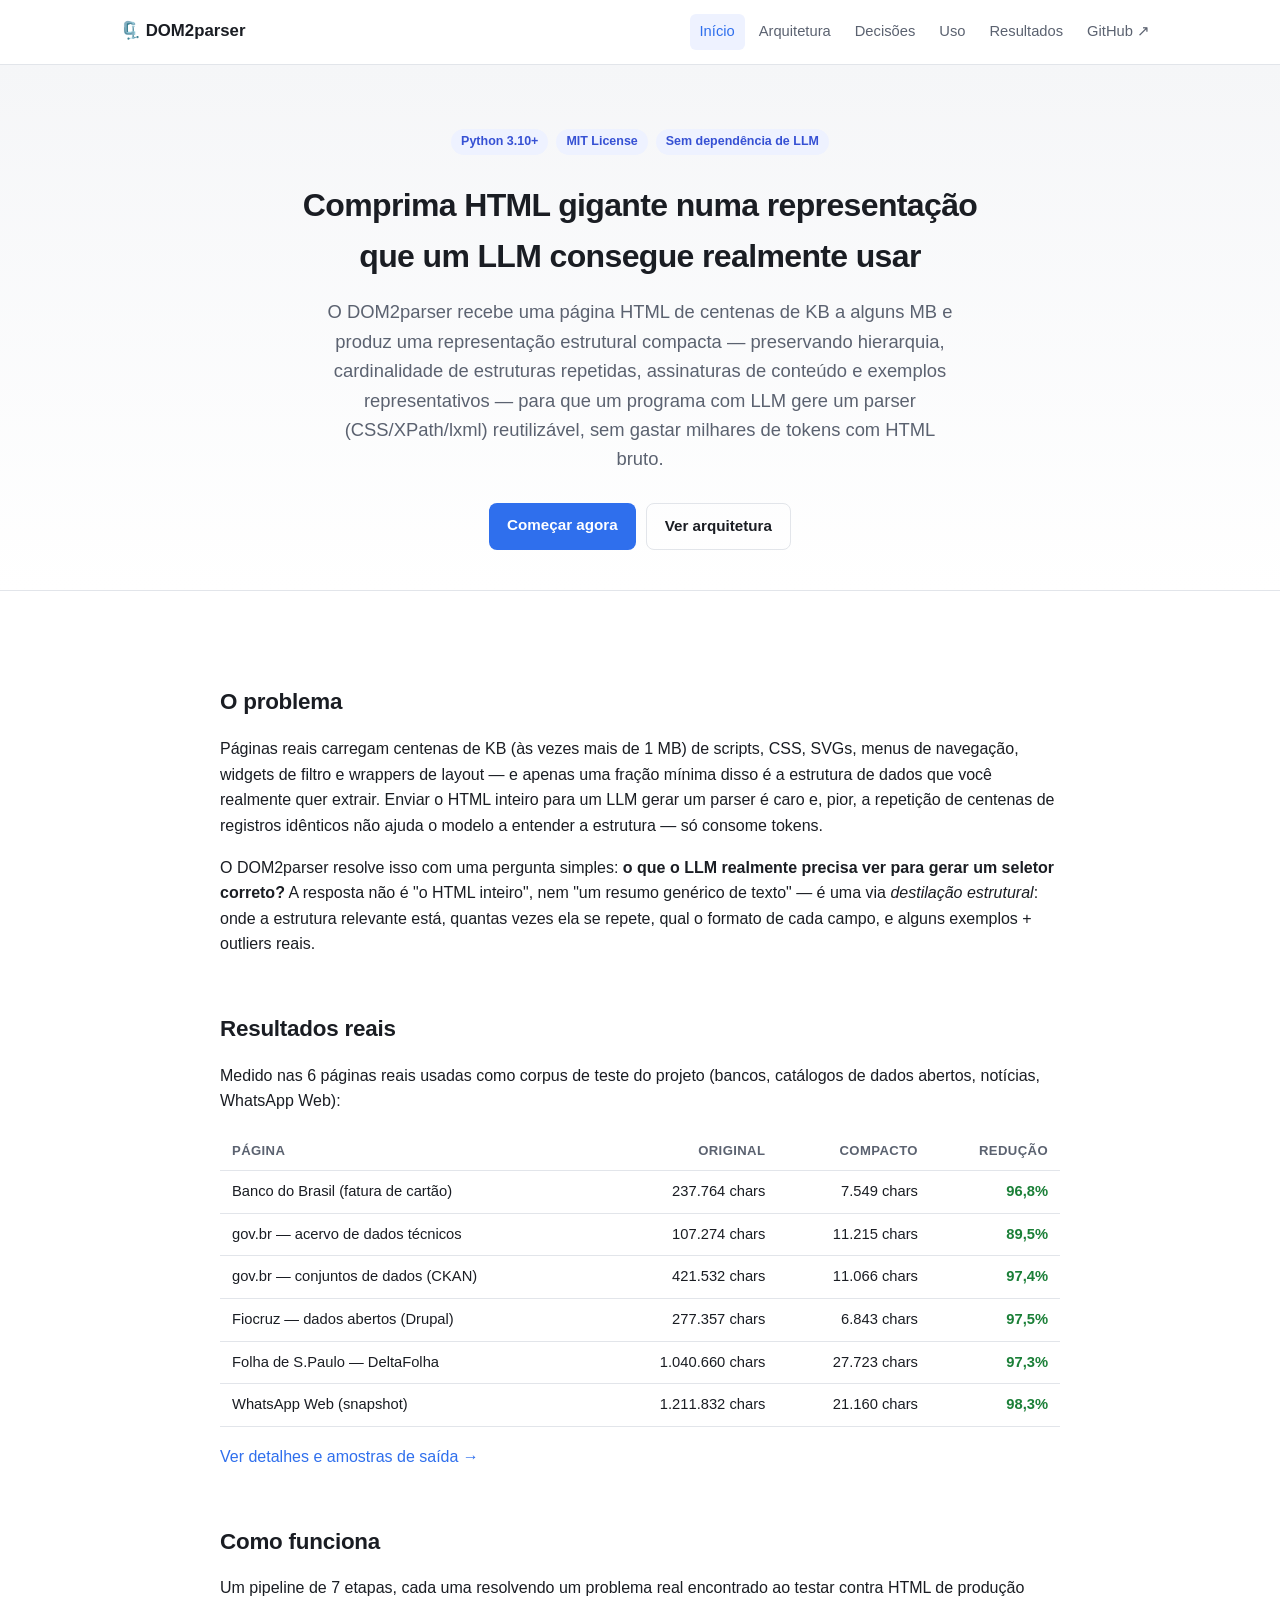
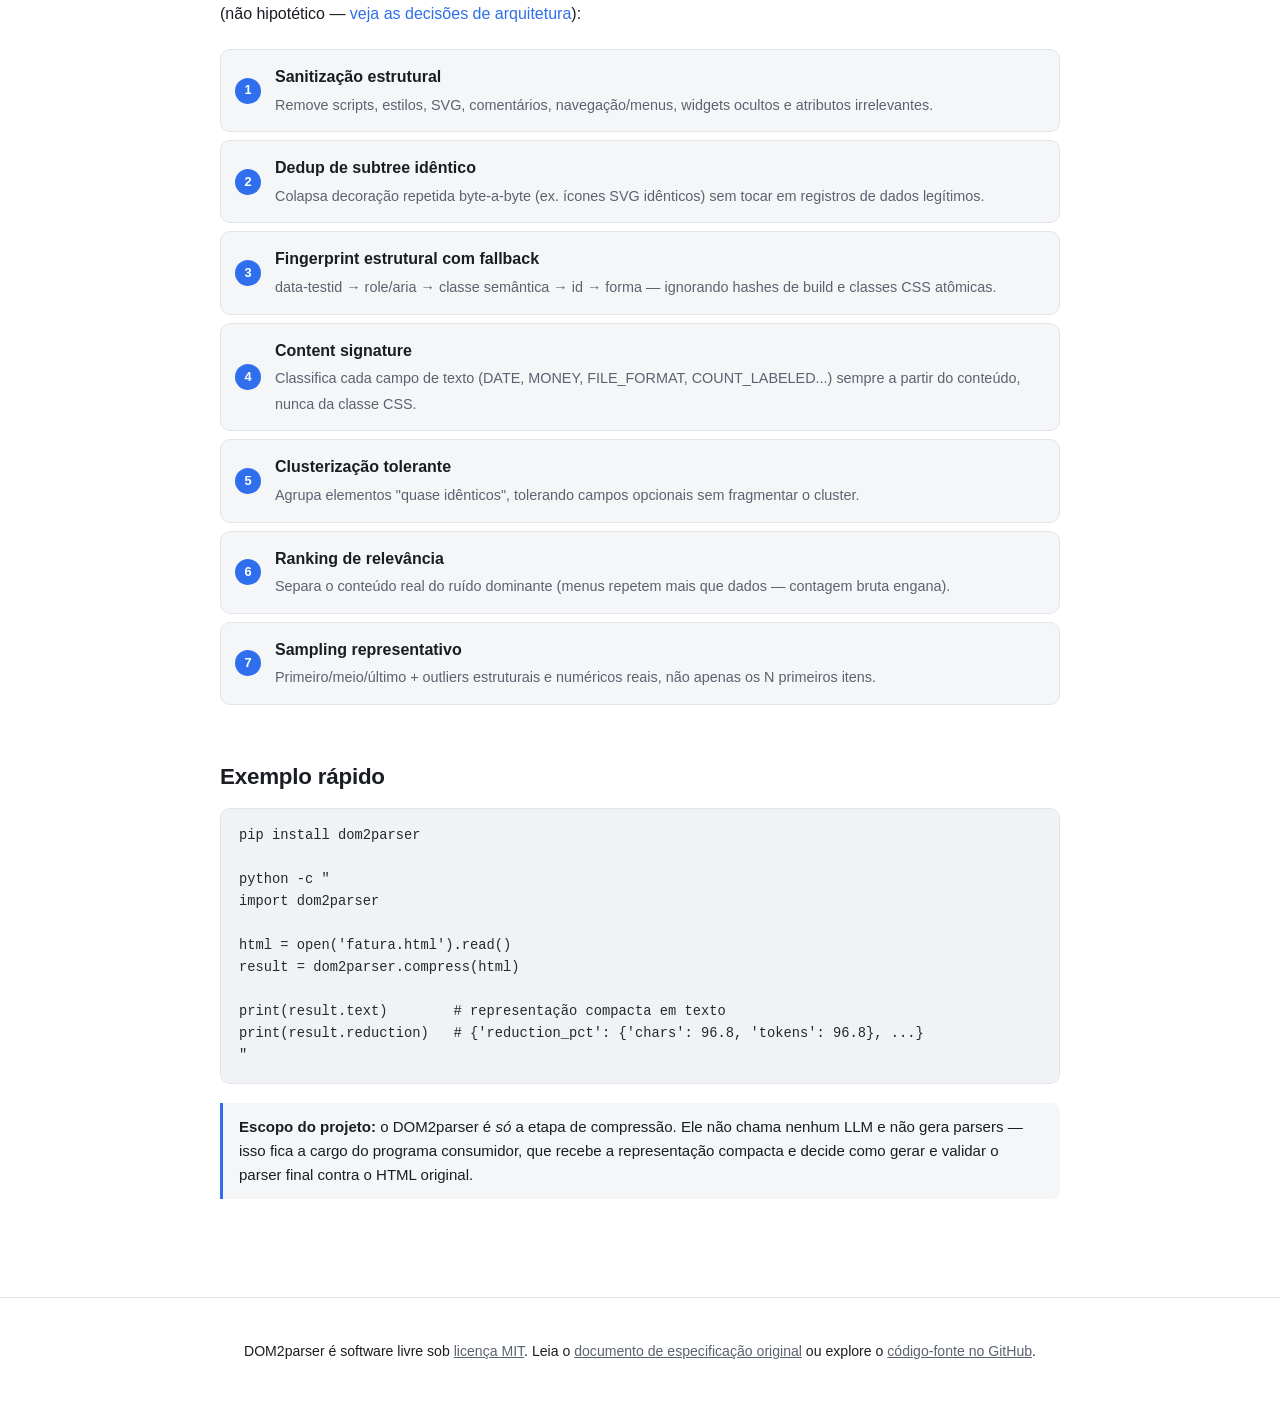
==== index.html @ 073d9737 "Add DOM2parser library, tests, and documentation site Implements the 7-stage compression pipeline (s" ====
<!DOCTYPE html>
<html lang="pt-BR">
<head>
<meta charset="UTF-8">
<meta name="viewport" content="width=device-width, initial-scale=1.0">
<title>DOM2parser — comprima HTML gigante para LLMs</title>
<meta name="description" content="Biblioteca Python que comprime páginas HTML grandes numa representação estrutural compacta, para geração de parsers via LLM.">
<link rel="icon" href="data:image/svg+xml,<svg xmlns=%22http://www.w3.org/2000/svg%22 viewBox=%220 0 100 100%22><text y=%22.9em%22 font-size=%2290%22>🗜️</text></svg>">
<link rel="stylesheet" href="assets/style.css">
</head>
<body>

<header class="site-header">
  <nav class="nav">
    <a class="nav-brand" href="index.html">🗜️ DOM2parser</a>
    <div class="nav-links">
      <a href="index.html" class="active">Início</a>
      <a href="architecture.html">Arquitetura</a>
      <a href="decisions.html">Decisões</a>
      <a href="usage.html">Uso</a>
      <a href="benchmarks.html">Resultados</a>
      <a href="https://github.com/bonafe/DOM2parser">GitHub ↗</a>
    </div>
  </nav>
</header>

<section class="hero">
  <div class="hero-badges">
    <span class="pill">Python 3.10+</span>
    <span class="pill">MIT License</span>
    <span class="pill">Sem dependência de LLM</span>
  </div>
  <h1>Comprima HTML gigante numa representação<br>que um LLM consegue realmente usar</h1>
  <p class="lede">
    O DOM2parser recebe uma página HTML de centenas de KB a alguns MB e produz uma
    representação estrutural compacta — preservando hierarquia, cardinalidade de
    estruturas repetidas, assinaturas de conteúdo e exemplos representativos —
    para que um programa com LLM gere um parser (CSS/XPath/lxml) reutilizável,
    sem gastar milhares de tokens com HTML bruto.
  </p>
  <div class="btn-row">
    <a class="btn btn-primary" href="usage.html">Começar agora</a>
    <a class="btn btn-secondary" href="architecture.html">Ver arquitetura</a>
  </div>
</section>

<main>

<h2>O problema</h2>
<p>
  Páginas reais carregam centenas de KB (às vezes mais de 1&nbsp;MB) de scripts, CSS,
  SVGs, menus de navegação, widgets de filtro e wrappers de layout — e apenas uma
  fração mínima disso é a estrutura de dados que você realmente quer extrair. Enviar
  o HTML inteiro para um LLM gerar um parser é caro e, pior, a repetição de centenas
  de registros idênticos não ajuda o modelo a entender a estrutura — só consome tokens.
</p>
<p>
  O DOM2parser resolve isso com uma pergunta simples: <strong>o que o LLM realmente
  precisa ver para gerar um seletor correto?</strong> A resposta não é "o HTML inteiro",
  nem "um resumo genérico de texto" — é uma via <em>destilação estrutural</em>: onde a
  estrutura relevante está, quantas vezes ela se repete, qual o formato de cada campo, e
  alguns exemplos + outliers reais.
</p>

<h2>Resultados reais</h2>
<p>Medido nas 6 páginas reais usadas como corpus de teste do projeto (bancos, catálogos de dados abertos, notícias, WhatsApp Web):</p>

<table>
  <thead>
    <tr><th>Página</th><th class="num">Original</th><th class="num">Compacto</th><th class="num">Redução</th></tr>
  </thead>
  <tbody>
    <tr><td>Banco do Brasil (fatura de cartão)</td><td class="num">237.764 chars</td><td class="num">7.549 chars</td><td class="num badge-good">96,8%</td></tr>
    <tr><td>gov.br — acervo de dados técnicos</td><td class="num">107.274 chars</td><td class="num">11.215 chars</td><td class="num badge-good">89,5%</td></tr>
    <tr><td>gov.br — conjuntos de dados (CKAN)</td><td class="num">421.532 chars</td><td class="num">11.066 chars</td><td class="num badge-good">97,4%</td></tr>
    <tr><td>Fiocruz — dados abertos (Drupal)</td><td class="num">277.357 chars</td><td class="num">6.843 chars</td><td class="num badge-good">97,5%</td></tr>
    <tr><td>Folha de S.Paulo — DeltaFolha</td><td class="num">1.040.660 chars</td><td class="num">27.723 chars</td><td class="num badge-good">97,3%</td></tr>
    <tr><td>WhatsApp Web (snapshot)</td><td class="num">1.211.832 chars</td><td class="num">21.160 chars</td><td class="num badge-good">98,3%</td></tr>
  </tbody>
</table>
<p><a href="benchmarks.html">Ver detalhes e amostras de saída →</a></p>

<h2>Como funciona</h2>
<p>Um pipeline de 7 etapas, cada uma resolvendo um problema real encontrado ao testar contra HTML de produção (não hipotético — <a href="decisions.html">veja as decisões de arquitetura</a>):</p>

<ol class="pipeline">
  <li><strong>Sanitização estrutural</strong><span>Remove scripts, estilos, SVG, comentários, navegação/menus, widgets ocultos e atributos irrelevantes.</span></li>
  <li><strong>Dedup de subtree idêntico</strong><span>Colapsa decoração repetida byte-a-byte (ex. ícones SVG idênticos) sem tocar em registros de dados legítimos.</span></li>
  <li><strong>Fingerprint estrutural com fallback</strong><span>data-testid → role/aria → classe semântica → id → forma — ignorando hashes de build e classes CSS atômicas.</span></li>
  <li><strong>Content signature</strong><span>Classifica cada campo de texto (DATE, MONEY, FILE_FORMAT, COUNT_LABELED...) sempre a partir do conteúdo, nunca da classe CSS.</span></li>
  <li><strong>Clusterização tolerante</strong><span>Agrupa elementos "quase idênticos", tolerando campos opcionais sem fragmentar o cluster.</span></li>
  <li><strong>Ranking de relevância</strong><span>Separa o conteúdo real do ruído dominante (menus repetem mais que dados — contagem bruta engana).</span></li>
  <li><strong>Sampling representativo</strong><span>Primeiro/meio/último + outliers estruturais e numéricos reais, não apenas os N primeiros itens.</span></li>
</ol>

<h2>Exemplo rápido</h2>
<pre><code>pip install dom2parser

python -c "
import dom2parser

html = open('fatura.html').read()
result = dom2parser.compress(html)

print(result.text)        # representação compacta em texto
print(result.reduction)   # {'reduction_pct': {'chars': 96.8, 'tokens': 96.8}, ...}
"</code></pre>

<div class="callout">
  <strong>Escopo do projeto:</strong> o DOM2parser é <em>só</em> a etapa de compressão.
  Ele não chama nenhum LLM e não gera parsers — isso fica a cargo do programa
  consumidor, que recebe a representação compacta e decide como gerar e validar
  o parser final contra o HTML original.
</div>

</main>

<footer>
  <p>
    DOM2parser é software livre sob <a href="https://github.com/bonafe/DOM2parser/blob/main/LICENSE">licença MIT</a>.
    Leia o <a href="spec/handoff_parser_html_llm.md">documento de especificação original</a>
    ou explore o <a href="https://github.com/bonafe/DOM2parser">código-fonte no GitHub</a>.
  </p>
</footer>

</body>
</html>
---- assets/style.css ----
/* DOM2parser docs site -- shared styles */

:root {
  --bg: #ffffff;
  --bg-alt: #f5f6f8;
  --bg-card: #ffffff;
  --text: #1a1d23;
  --text-muted: #5b6270;
  --border: #e2e5ea;
  --accent: #2f6fed;
  --accent-contrast: #ffffff;
  --code-bg: #f1f2f5;
  --code-text: #24292e;
  --good: #1a7f37;
  --bad: #cf222e;
  --warn: #9a6700;
  --pill-bg: #eef2ff;
  --pill-text: #3651d4;
  --shadow: 0 1px 3px rgba(20, 23, 28, 0.08);
  --max-width: 880px;
}

@media (prefers-color-scheme: dark) {
  :root {
    --bg: #14161a;
    --bg-alt: #1b1e24;
    --bg-card: #1b1e24;
    --text: #e7e9ee;
    --text-muted: #9aa1ac;
    --border: #2b2f37;
    --accent: #6d97f7;
    --accent-contrast: #0b0d10;
    --code-bg: #0f1114;
    --code-text: #d7dbe2;
    --good: #4cb66b;
    --bad: #ef6a6a;
    --warn: #e0b34e;
    --pill-bg: #202748;
    --pill-text: #a9bcff;
    --shadow: 0 1px 3px rgba(0, 0, 0, 0.4);
  }
}

* { box-sizing: border-box; }

html { color-scheme: light dark; }

body {
  margin: 0;
  background: var(--bg);
  color: var(--text);
  font-family: -apple-system, BlinkMacSystemFont, "Segoe UI", Helvetica, Arial, sans-serif;
  line-height: 1.6;
  font-size: 16px;
}

code, pre, kbd {
  font-family: ui-monospace, SFMono-Regular, "SF Mono", Menlo, Consolas, monospace;
}

a { color: var(--accent); text-decoration: none; }
a:hover { text-decoration: underline; }

.site-header {
  border-bottom: 1px solid var(--border);
  background: var(--bg);
  position: sticky;
  top: 0;
  z-index: 10;
}

.nav {
  max-width: 1080px;
  margin: 0 auto;
  padding: 14px 20px;
  display: flex;
  align-items: center;
  gap: 8px;
  flex-wrap: wrap;
}

.nav-brand {
  font-weight: 700;
  font-size: 1.05rem;
  color: var(--text);
  margin-right: auto;
  display: flex;
  align-items: center;
  gap: 8px;
}
.nav-brand:hover { text-decoration: none; }

.nav-links {
  display: flex;
  gap: 4px;
  flex-wrap: wrap;
}

.nav-links a {
  color: var(--text-muted);
  padding: 6px 10px;
  border-radius: 6px;
  font-size: 0.92rem;
  font-weight: 500;
}
.nav-links a:hover { background: var(--bg-alt); text-decoration: none; color: var(--text); }
.nav-links a.active { color: var(--accent); background: var(--pill-bg); }

main {
  max-width: var(--max-width);
  margin: 0 auto;
  padding: 40px 20px 80px;
}

.wide main { max-width: 1080px; }

h1 { font-size: 2rem; margin: 0 0 8px; letter-spacing: -0.02em; }
h2 { font-size: 1.4rem; margin: 2.4em 0 0.6em; letter-spacing: -0.01em; }
h3 { font-size: 1.1rem; margin: 1.8em 0 0.5em; }
p { color: var(--text); }
.lede {
  font-size: 1.15rem;
  color: var(--text-muted);
  margin: 0 0 1.6em;
}

.hero {
  padding: 64px 20px 40px;
  text-align: center;
  border-bottom: 1px solid var(--border);
  background: linear-gradient(180deg, var(--bg-alt), var(--bg));
}
.hero .lede { max-width: 640px; margin: 0.8em auto 1.6em; }
.hero-badges { display: flex; justify-content: center; gap: 8px; flex-wrap: wrap; margin-bottom: 1.6em; }

.btn {
  display: inline-block;
  padding: 10px 18px;
  border-radius: 8px;
  font-weight: 600;
  font-size: 0.95rem;
}
.btn-primary { background: var(--accent); color: var(--accent-contrast) !important; }
.btn-primary:hover { opacity: 0.9; text-decoration: none; }
.btn-secondary {
  background: transparent;
  color: var(--text) !important;
  border: 1px solid var(--border);
}
.btn-secondary:hover { background: var(--bg-alt); text-decoration: none; }
.btn-row { display: flex; gap: 10px; justify-content: center; flex-wrap: wrap; }

.pill {
  display: inline-block;
  padding: 3px 10px;
  border-radius: 999px;
  font-size: 0.78rem;
  font-weight: 600;
  background: var(--pill-bg);
  color: var(--pill-text);
}

pre {
  background: var(--code-bg);
  color: var(--code-text);
  padding: 16px 18px;
  border-radius: 10px;
  overflow-x: auto;
  font-size: 0.86rem;
  border: 1px solid var(--border);
}
code {
  background: var(--code-bg);
  color: var(--code-text);
  padding: 0.15em 0.4em;
  border-radius: 4px;
  font-size: 0.88em;
}
pre code { background: none; padding: 0; border-radius: 0; font-size: 1em; }

table {
  width: 100%;
  border-collapse: collapse;
  margin: 1.2em 0;
  font-size: 0.92rem;
}
th, td {
  text-align: left;
  padding: 9px 12px;
  border-bottom: 1px solid var(--border);
}
th { color: var(--text-muted); font-weight: 600; font-size: 0.82rem; text-transform: uppercase; letter-spacing: 0.03em; }
td.num, th.num { text-align: right; font-variant-numeric: tabular-nums; }

.card {
  background: var(--bg-card);
  border: 1px solid var(--border);
  border-radius: 12px;
  padding: 20px 22px;
  margin: 1em 0;
  box-shadow: var(--shadow);
}

.grid { display: grid; gap: 16px; }
.grid-3 { grid-template-columns: repeat(3, 1fr); }
.grid-2 { grid-template-columns: repeat(2, 1fr); }
@media (max-width: 720px) {
  .grid-3, .grid-2 { grid-template-columns: 1fr; }
}

.pipeline {
  list-style: none;
  margin: 1.4em 0;
  padding: 0;
  counter-reset: stage;
}
.pipeline li {
  counter-increment: stage;
  position: relative;
  padding: 14px 16px 14px 54px;
  margin-bottom: 8px;
  background: var(--bg-alt);
  border: 1px solid var(--border);
  border-radius: 10px;
}
.pipeline li::before {
  content: counter(stage);
  position: absolute;
  left: 14px;
  top: 50%;
  transform: translateY(-50%);
  width: 26px;
  height: 26px;
  border-radius: 50%;
  background: var(--accent);
  color: var(--accent-contrast);
  font-size: 0.8rem;
  font-weight: 700;
  display: flex;
  align-items: center;
  justify-content: center;
}
.pipeline strong { display: block; margin-bottom: 2px; }
.pipeline span { color: var(--text-muted); font-size: 0.9rem; }

.tree {
  background: var(--code-bg);
  border: 1px solid var(--border);
  border-radius: 10px;
  padding: 16px 18px;
  font-size: 0.84rem;
  overflow-x: auto;
  white-space: pre;
  color: var(--code-text);
}

.badge-good { color: var(--good); font-weight: 600; }
.badge-bad { color: var(--bad); font-weight: 600; }
.badge-warn { color: var(--warn); font-weight: 600; }

.adr {
  border: 1px solid var(--border);
  border-radius: 12px;
  padding: 18px 22px;
  margin: 1.4em 0;
  background: var(--bg-card);
}
.adr h3 { margin-top: 0; display: flex; align-items: center; gap: 10px; }
.adr .status { font-size: 0.75rem; text-transform: uppercase; letter-spacing: 0.04em; padding: 2px 8px; border-radius: 6px; background: var(--pill-bg); color: var(--pill-text); font-weight: 700; }
.adr h4 { margin: 1.1em 0 0.3em; font-size: 0.82rem; text-transform: uppercase; letter-spacing: 0.04em; color: var(--text-muted); }

.callout {
  border-left: 3px solid var(--accent);
  background: var(--bg-alt);
  padding: 12px 16px;
  border-radius: 0 8px 8px 0;
  margin: 1.2em 0;
  font-size: 0.94rem;
}
.callout.warn { border-left-color: var(--warn); }

footer {
  border-top: 1px solid var(--border);
  padding: 28px 20px;
  text-align: center;
  color: var(--text-muted);
  font-size: 0.88rem;
}
footer a { color: var(--text-muted); text-decoration: underline; }

.toc {
  background: var(--bg-alt);
  border: 1px solid var(--border);
  border-radius: 10px;
  padding: 14px 18px;
  margin: 1.4em 0;
  font-size: 0.92rem;
}
.toc ul { margin: 6px 0 0; padding-left: 1.2em; }

hr { border: none; border-top: 1px solid var(--border); margin: 2.4em 0; }
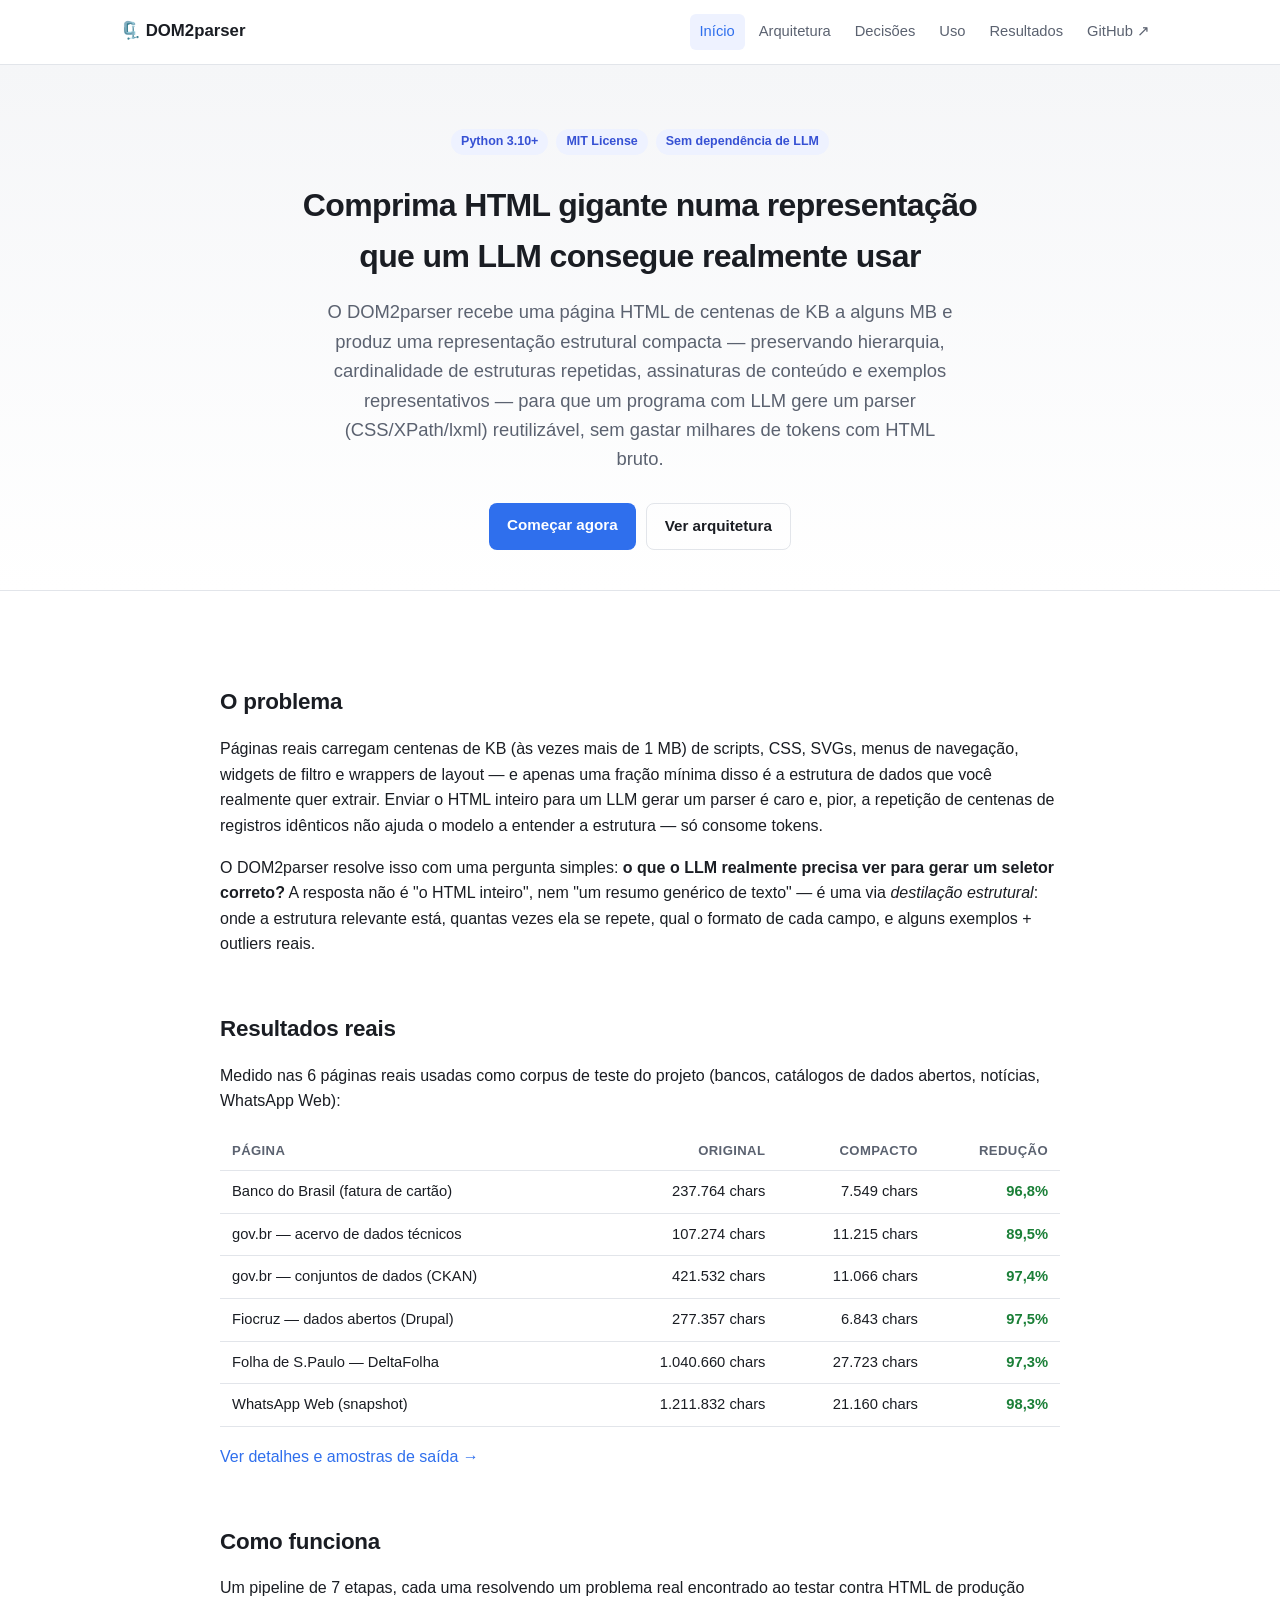
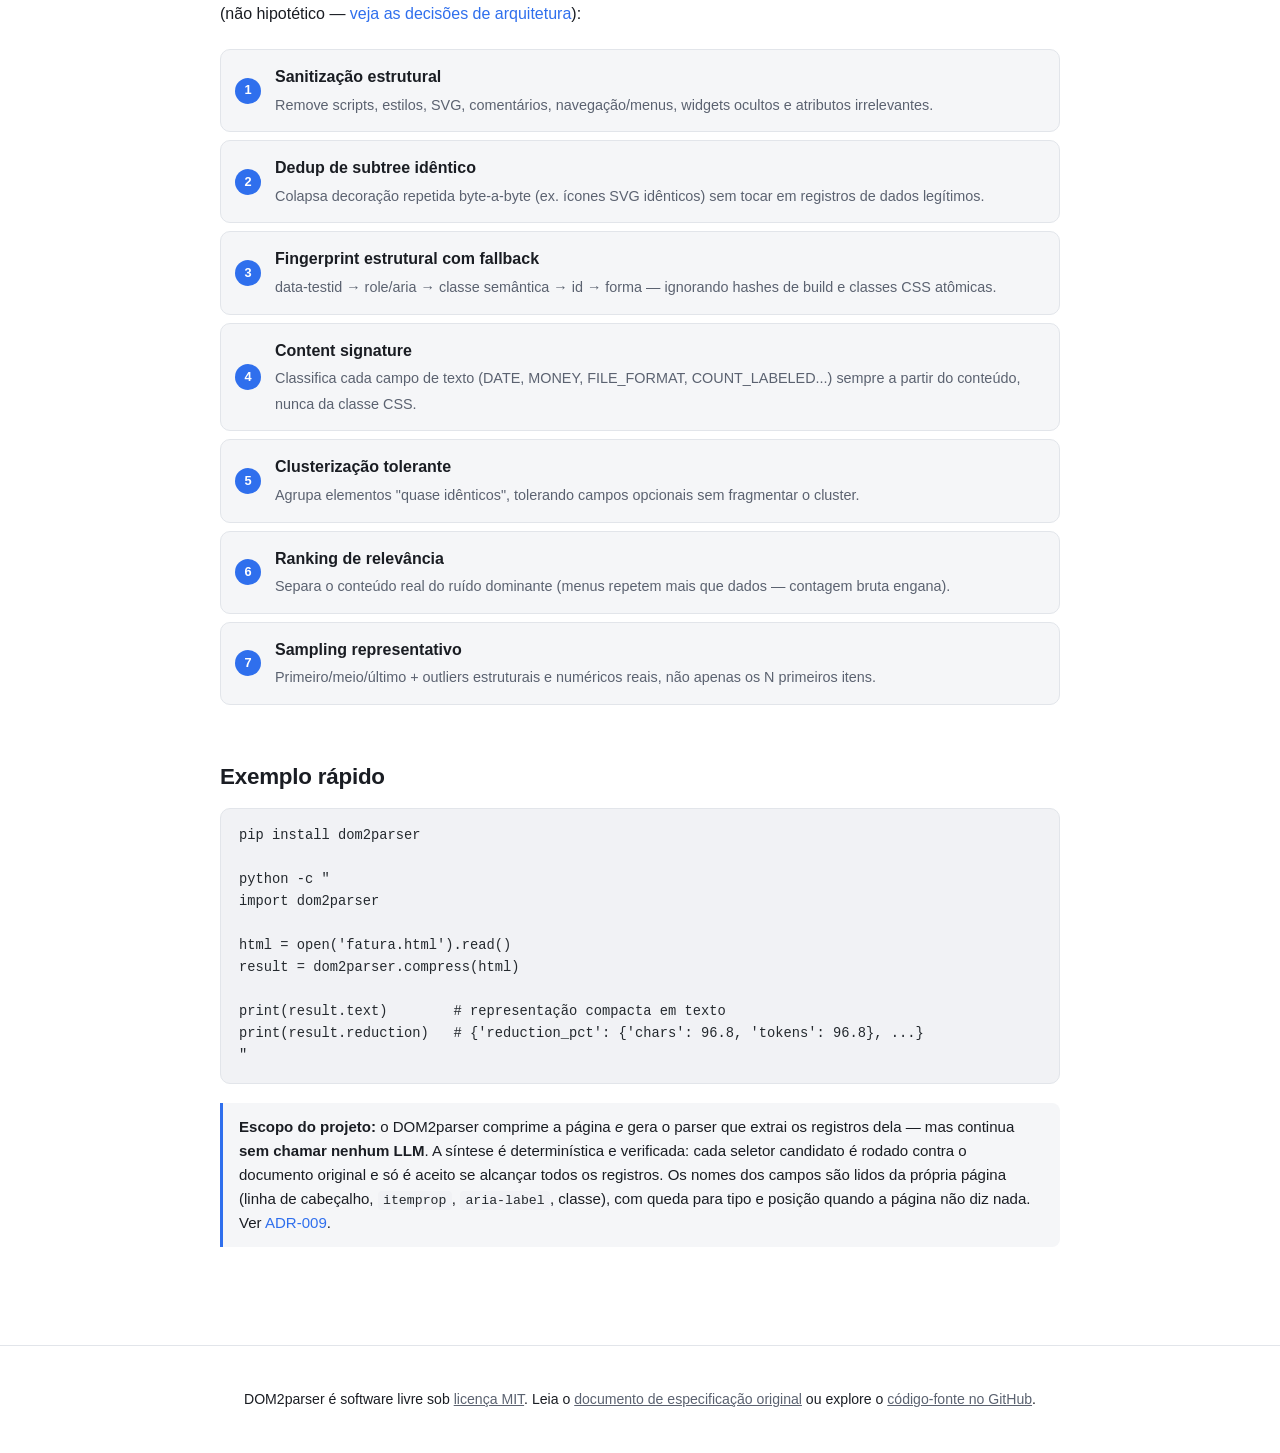
==== commit 8af008b7: "Unify the compact JSON contract and carry the verified parser through it compress() now returns the " ====
--- a/index.html
+++ b/index.html
@@ -107,10 +107,14 @@
 "</code></pre>
 
 <div class="callout">
-  <strong>Escopo do projeto:</strong> o DOM2parser é <em>só</em> a etapa de compressão.
-  Ele não chama nenhum LLM e não gera parsers — isso fica a cargo do programa
-  consumidor, que recebe a representação compacta e decide como gerar e validar
-  o parser final contra o HTML original.
+  <strong>Escopo do projeto:</strong> o DOM2parser comprime a página <em>e</em> gera o
+  parser que extrai os registros dela — mas continua <strong>sem chamar nenhum
+  LLM</strong>. A síntese é determinística e verificada: cada seletor candidato é
+  rodado contra o documento original e só é aceito se alcançar todos os registros.
+  Os nomes dos campos são lidos da própria página (linha de cabeçalho,
+  <code>itemprop</code>, <code>aria-label</code>, classe), com queda para tipo e
+  posição quando a página não diz nada. Ver
+  <a href="decisions.html#adr-009">ADR-009</a>.
 </div>
 
 </main>
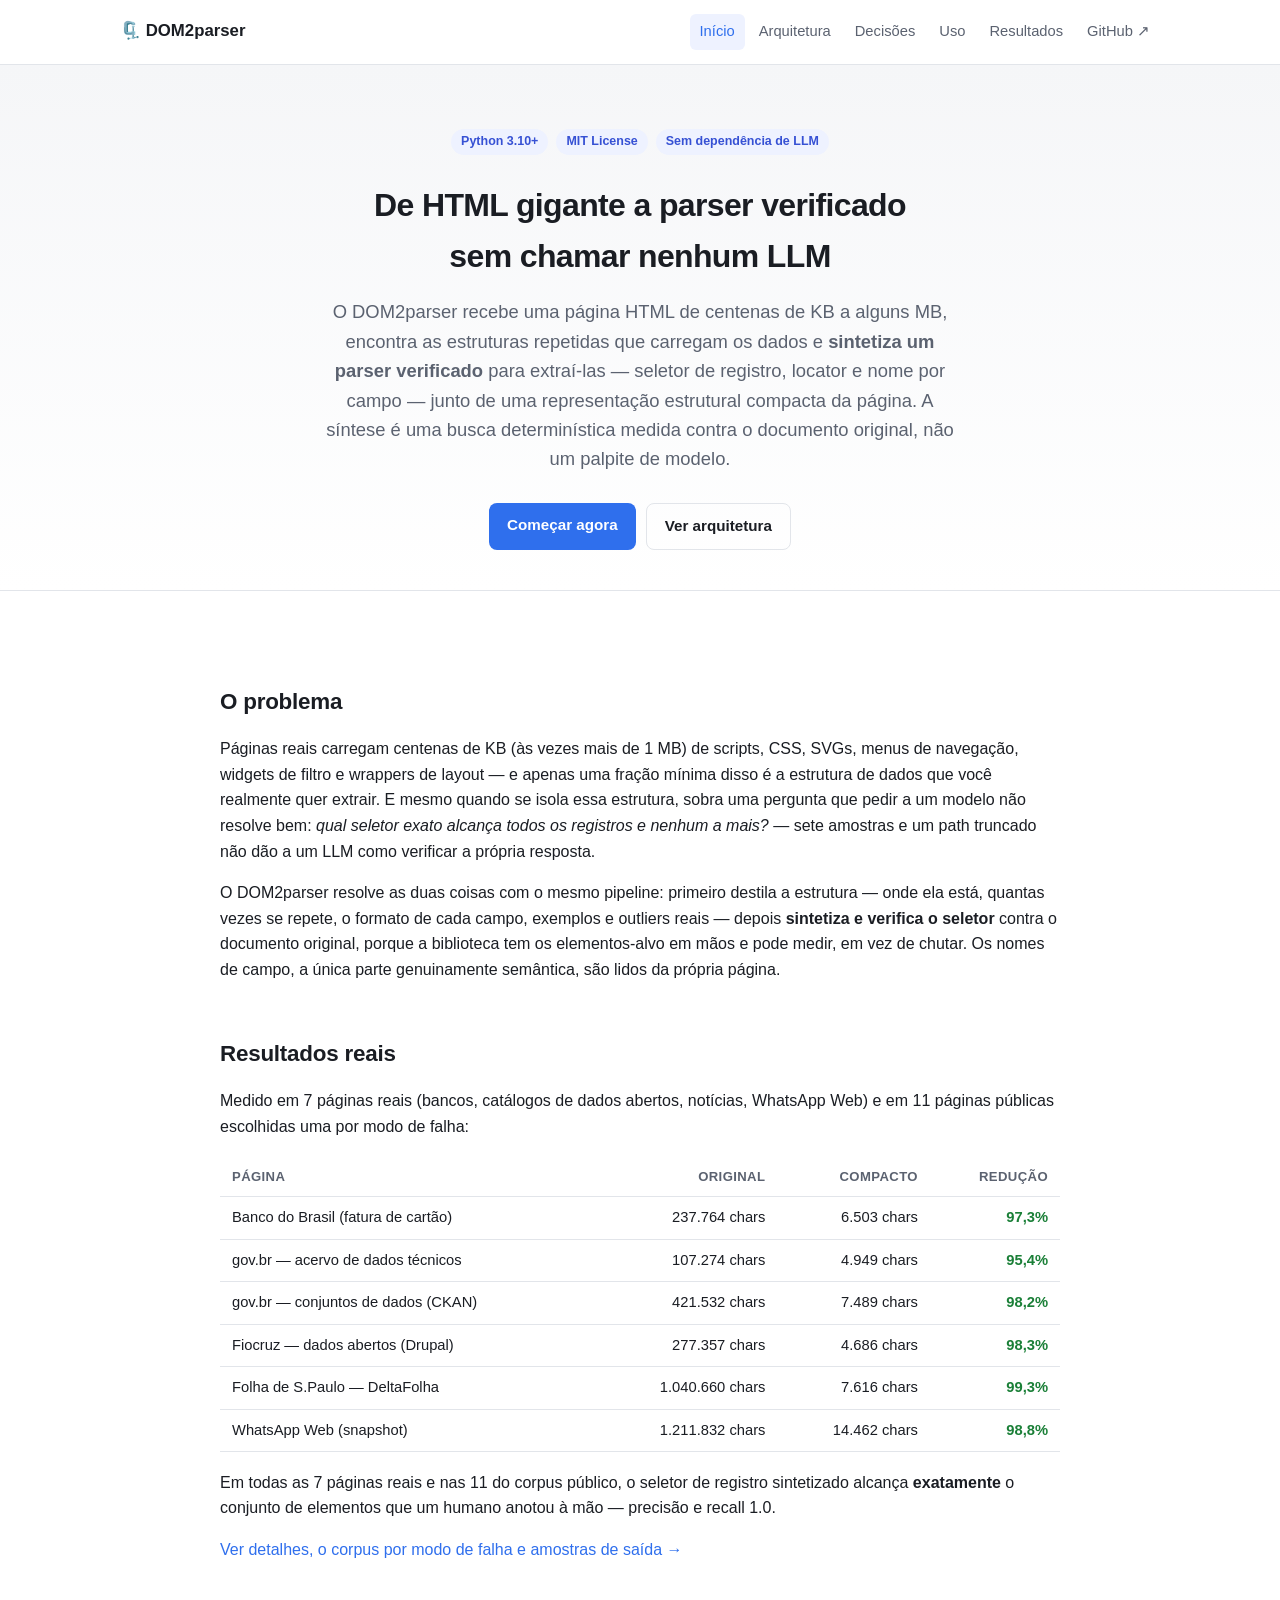
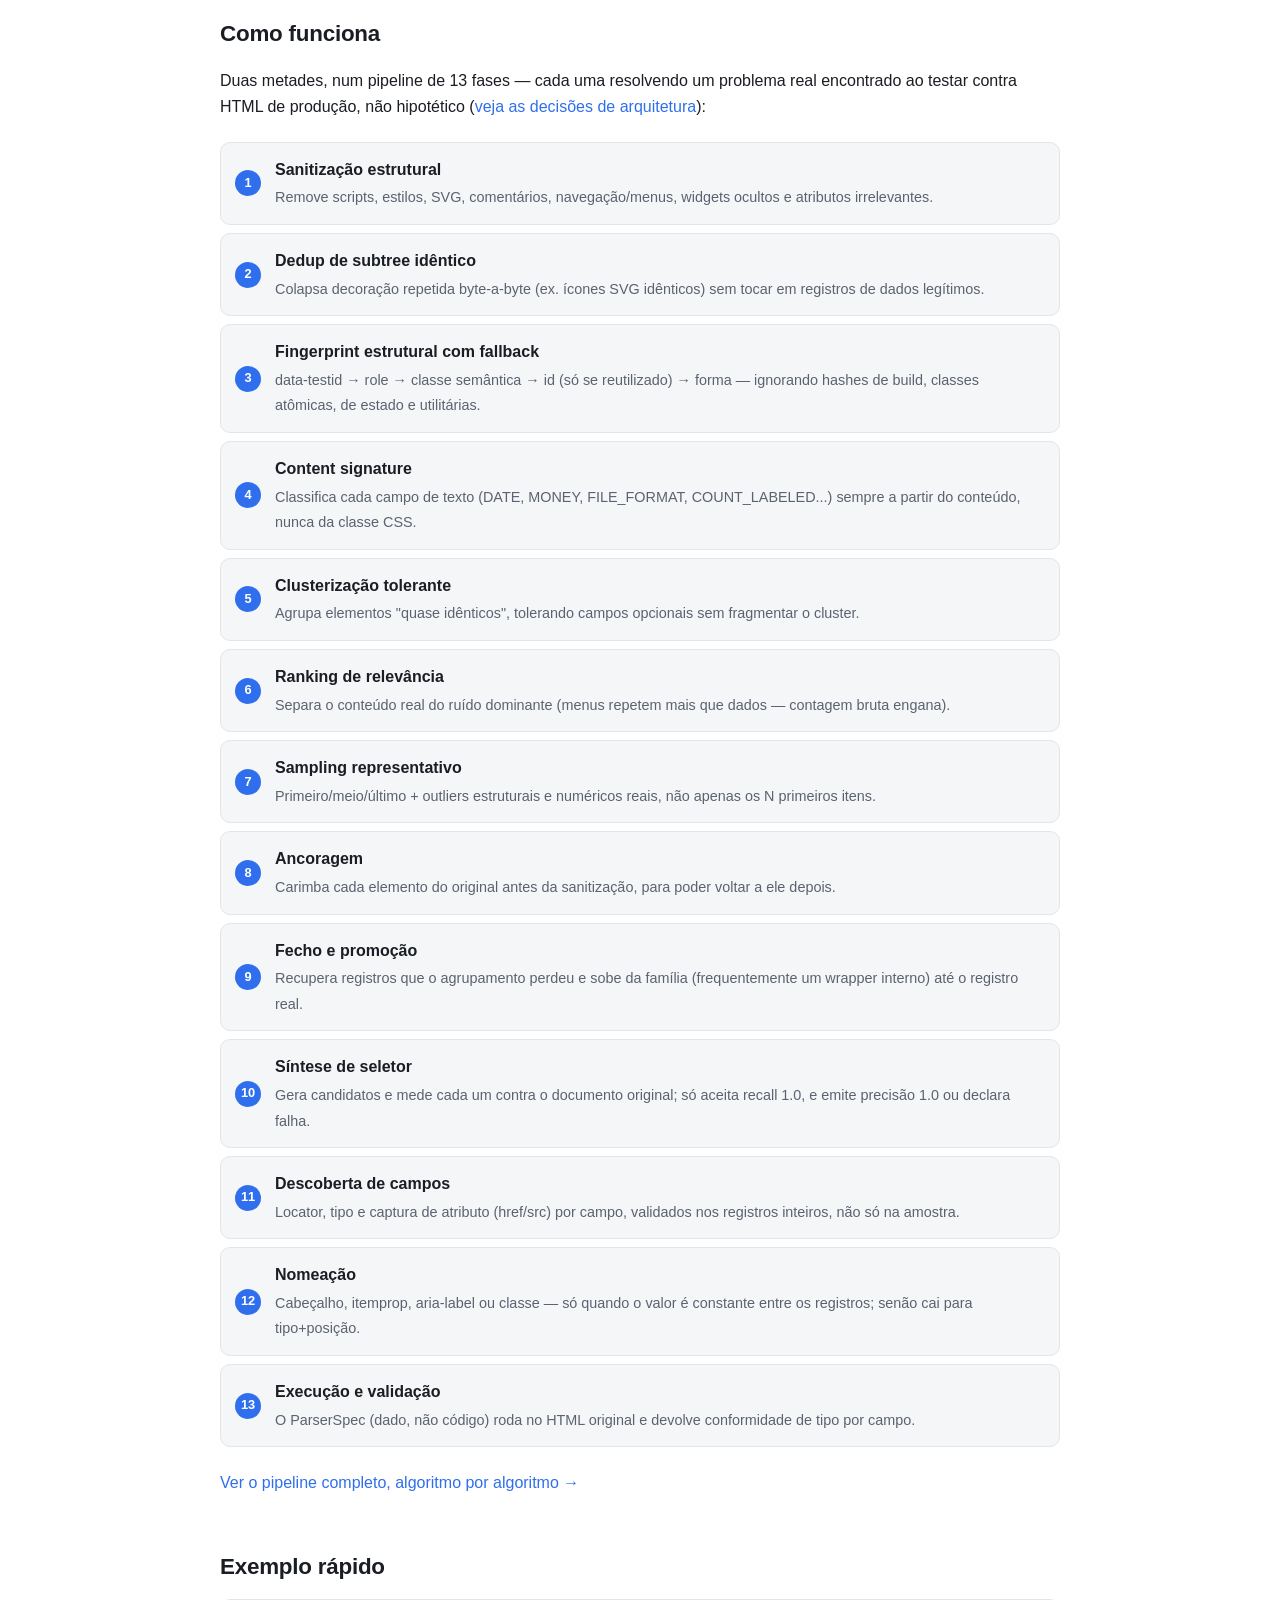
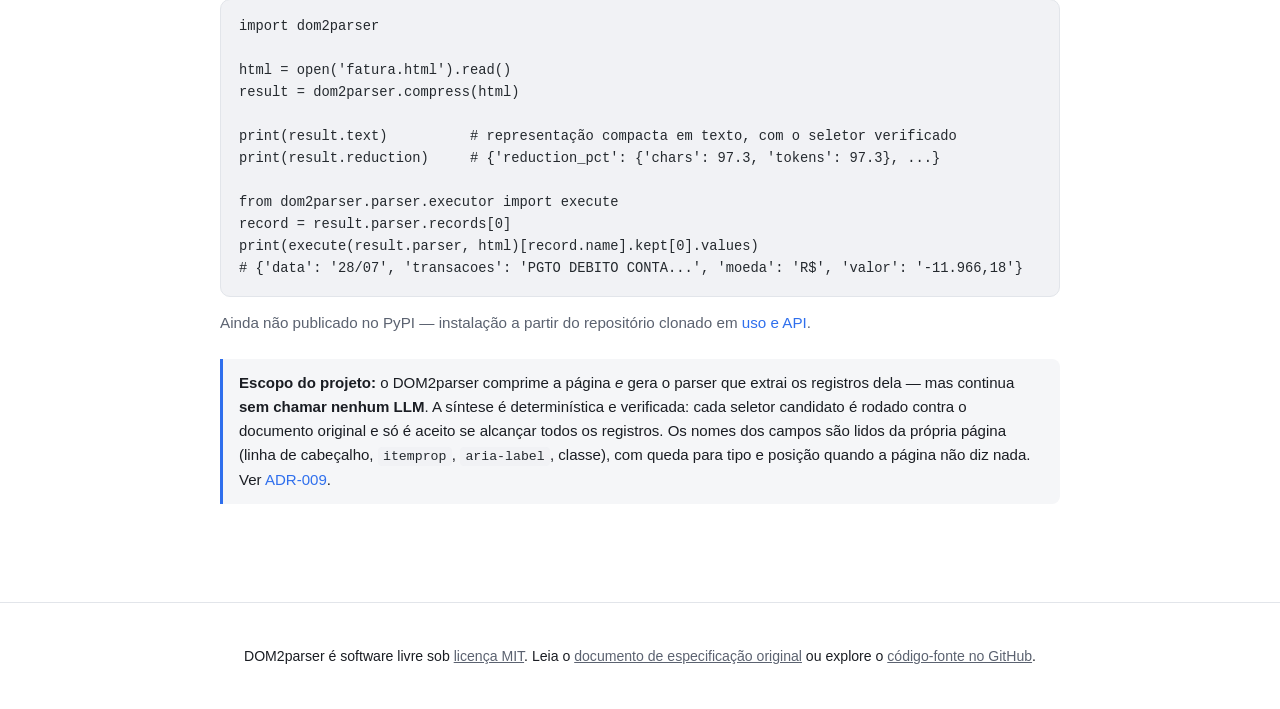
==== commit 519fd319: "Rewrite the docs site to document the parser stage in full architecture.html only covered the origin" ====
--- a/index.html
+++ b/index.html
@@ -3,8 +3,8 @@
 <head>
 <meta charset="UTF-8">
 <meta name="viewport" content="width=device-width, initial-scale=1.0">
-<title>DOM2parser — comprima HTML gigante para LLMs</title>
-<meta name="description" content="Biblioteca Python que comprime páginas HTML grandes numa representação estrutural compacta, para geração de parsers via LLM.">
+<title>DOM2parser — parser verificado a partir de HTML gigante</title>
+<meta name="description" content="Biblioteca Python que lê uma página HTML grande, encontra as estruturas repetidas e gera um parser verificado para extraí-las — sem chamar nenhum LLM.">
 <link rel="icon" href="data:image/svg+xml,<svg xmlns=%22http://www.w3.org/2000/svg%22 viewBox=%220 0 100 100%22><text y=%22.9em%22 font-size=%2290%22>🗜️</text></svg>">
 <link rel="stylesheet" href="assets/style.css">
 </head>
@@ -30,13 +30,14 @@
     <span class="pill">MIT License</span>
     <span class="pill">Sem dependência de LLM</span>
   </div>
-  <h1>Comprima HTML gigante numa representação<br>que um LLM consegue realmente usar</h1>
+  <h1>De HTML gigante a parser verificado<br>sem chamar nenhum LLM</h1>
   <p class="lede">
-    O DOM2parser recebe uma página HTML de centenas de KB a alguns MB e produz uma
-    representação estrutural compacta — preservando hierarquia, cardinalidade de
-    estruturas repetidas, assinaturas de conteúdo e exemplos representativos —
-    para que um programa com LLM gere um parser (CSS/XPath/lxml) reutilizável,
-    sem gastar milhares de tokens com HTML bruto.
+    O DOM2parser recebe uma página HTML de centenas de KB a alguns MB, encontra as
+    estruturas repetidas que carregam os dados e <strong>sintetiza um parser
+    verificado</strong> para extraí-las — seletor de registro, locator e nome por
+    campo — junto de uma representação estrutural compacta da página. A síntese é
+    uma busca determinística medida contra o documento original, não um palpite de
+    modelo.
   </p>
   <div class="btn-row">
     <a class="btn btn-primary" href="usage.html">Começar agora</a>
@@ -50,61 +51,73 @@
 <p>
   Páginas reais carregam centenas de KB (às vezes mais de 1&nbsp;MB) de scripts, CSS,
   SVGs, menus de navegação, widgets de filtro e wrappers de layout — e apenas uma
-  fração mínima disso é a estrutura de dados que você realmente quer extrair. Enviar
-  o HTML inteiro para um LLM gerar um parser é caro e, pior, a repetição de centenas
-  de registros idênticos não ajuda o modelo a entender a estrutura — só consome tokens.
+  fração mínima disso é a estrutura de dados que você realmente quer extrair. E mesmo
+  quando se isola essa estrutura, sobra uma pergunta que pedir a um modelo não resolve
+  bem: <em>qual seletor exato alcança todos os registros e nenhum a mais?</em> — sete
+  amostras e um path truncado não dão a um LLM como verificar a própria resposta.
 </p>
 <p>
-  O DOM2parser resolve isso com uma pergunta simples: <strong>o que o LLM realmente
-  precisa ver para gerar um seletor correto?</strong> A resposta não é "o HTML inteiro",
-  nem "um resumo genérico de texto" — é uma via <em>destilação estrutural</em>: onde a
-  estrutura relevante está, quantas vezes ela se repete, qual o formato de cada campo, e
-  alguns exemplos + outliers reais.
+  O DOM2parser resolve as duas coisas com o mesmo pipeline: primeiro destila a
+  estrutura — onde ela está, quantas vezes se repete, o formato de cada campo, exemplos
+  e outliers reais — depois <strong>sintetiza e verifica o seletor</strong> contra o
+  documento original, porque a biblioteca tem os elementos-alvo em mãos e pode medir,
+  em vez de chutar. Os nomes de campo, a única parte genuinamente semântica, são lidos
+  da própria página.
 </p>
 
 <h2>Resultados reais</h2>
-<p>Medido nas 6 páginas reais usadas como corpus de teste do projeto (bancos, catálogos de dados abertos, notícias, WhatsApp Web):</p>
+<p>Medido em 7 páginas reais (bancos, catálogos de dados abertos, notícias, WhatsApp Web) e em 11 páginas públicas escolhidas uma por modo de falha:</p>
 
 <table>
   <thead>
     <tr><th>Página</th><th class="num">Original</th><th class="num">Compacto</th><th class="num">Redução</th></tr>
   </thead>
   <tbody>
-    <tr><td>Banco do Brasil (fatura de cartão)</td><td class="num">237.764 chars</td><td class="num">7.549 chars</td><td class="num badge-good">96,8%</td></tr>
-    <tr><td>gov.br — acervo de dados técnicos</td><td class="num">107.274 chars</td><td class="num">11.215 chars</td><td class="num badge-good">89,5%</td></tr>
-    <tr><td>gov.br — conjuntos de dados (CKAN)</td><td class="num">421.532 chars</td><td class="num">11.066 chars</td><td class="num badge-good">97,4%</td></tr>
-    <tr><td>Fiocruz — dados abertos (Drupal)</td><td class="num">277.357 chars</td><td class="num">6.843 chars</td><td class="num badge-good">97,5%</td></tr>
-    <tr><td>Folha de S.Paulo — DeltaFolha</td><td class="num">1.040.660 chars</td><td class="num">27.723 chars</td><td class="num badge-good">97,3%</td></tr>
-    <tr><td>WhatsApp Web (snapshot)</td><td class="num">1.211.832 chars</td><td class="num">21.160 chars</td><td class="num badge-good">98,3%</td></tr>
+    <tr><td>Banco do Brasil (fatura de cartão)</td><td class="num">237.764 chars</td><td class="num">6.503 chars</td><td class="num badge-good">97,3%</td></tr>
+    <tr><td>gov.br — acervo de dados técnicos</td><td class="num">107.274 chars</td><td class="num">4.949 chars</td><td class="num badge-good">95,4%</td></tr>
+    <tr><td>gov.br — conjuntos de dados (CKAN)</td><td class="num">421.532 chars</td><td class="num">7.489 chars</td><td class="num badge-good">98,2%</td></tr>
+    <tr><td>Fiocruz — dados abertos (Drupal)</td><td class="num">277.357 chars</td><td class="num">4.686 chars</td><td class="num badge-good">98,3%</td></tr>
+    <tr><td>Folha de S.Paulo — DeltaFolha</td><td class="num">1.040.660 chars</td><td class="num">7.616 chars</td><td class="num badge-good">99,3%</td></tr>
+    <tr><td>WhatsApp Web (snapshot)</td><td class="num">1.211.832 chars</td><td class="num">14.462 chars</td><td class="num badge-good">98,8%</td></tr>
   </tbody>
 </table>
-<p><a href="benchmarks.html">Ver detalhes e amostras de saída →</a></p>
+<p>Em todas as 7 páginas reais e nas 11 do corpus público, o seletor de registro sintetizado alcança <strong>exatamente</strong> o conjunto de elementos que um humano anotou à mão — precisão e recall 1.0.</p>
+<p><a href="benchmarks.html">Ver detalhes, o corpus por modo de falha e amostras de saída →</a></p>
 
 <h2>Como funciona</h2>
-<p>Um pipeline de 7 etapas, cada uma resolvendo um problema real encontrado ao testar contra HTML de produção (não hipotético — <a href="decisions.html">veja as decisões de arquitetura</a>):</p>
+<p>Duas metades, num pipeline de 13 fases — cada uma resolvendo um problema real encontrado ao testar contra HTML de produção, não hipotético (<a href="decisions.html">veja as decisões de arquitetura</a>):</p>
 
 <ol class="pipeline">
   <li><strong>Sanitização estrutural</strong><span>Remove scripts, estilos, SVG, comentários, navegação/menus, widgets ocultos e atributos irrelevantes.</span></li>
   <li><strong>Dedup de subtree idêntico</strong><span>Colapsa decoração repetida byte-a-byte (ex. ícones SVG idênticos) sem tocar em registros de dados legítimos.</span></li>
-  <li><strong>Fingerprint estrutural com fallback</strong><span>data-testid → role/aria → classe semântica → id → forma — ignorando hashes de build e classes CSS atômicas.</span></li>
+  <li><strong>Fingerprint estrutural com fallback</strong><span>data-testid → role → classe semântica → id (só se reutilizado) → forma — ignorando hashes de build, classes atômicas, de estado e utilitárias.</span></li>
   <li><strong>Content signature</strong><span>Classifica cada campo de texto (DATE, MONEY, FILE_FORMAT, COUNT_LABELED...) sempre a partir do conteúdo, nunca da classe CSS.</span></li>
   <li><strong>Clusterização tolerante</strong><span>Agrupa elementos "quase idênticos", tolerando campos opcionais sem fragmentar o cluster.</span></li>
   <li><strong>Ranking de relevância</strong><span>Separa o conteúdo real do ruído dominante (menus repetem mais que dados — contagem bruta engana).</span></li>
   <li><strong>Sampling representativo</strong><span>Primeiro/meio/último + outliers estruturais e numéricos reais, não apenas os N primeiros itens.</span></li>
+  <li><strong>Ancoragem</strong><span>Carimba cada elemento do original antes da sanitização, para poder voltar a ele depois.</span></li>
+  <li><strong>Fecho e promoção</strong><span>Recupera registros que o agrupamento perdeu e sobe da família (frequentemente um wrapper interno) até o registro real.</span></li>
+  <li><strong>Síntese de seletor</strong><span>Gera candidatos e mede cada um contra o documento original; só aceita recall 1.0, e emite precisão 1.0 ou declara falha.</span></li>
+  <li><strong>Descoberta de campos</strong><span>Locator, tipo e captura de atributo (href/src) por campo, validados nos registros inteiros, não só na amostra.</span></li>
+  <li><strong>Nomeação</strong><span>Cabeçalho, itemprop, aria-label ou classe — só quando o valor é constante entre os registros; senão cai para tipo+posição.</span></li>
+  <li><strong>Execução e validação</strong><span>O ParserSpec (dado, não código) roda no HTML original e devolve conformidade de tipo por campo.</span></li>
 </ol>
+<p><a href="architecture.html">Ver o pipeline completo, algoritmo por algoritmo →</a></p>
 
 <h2>Exemplo rápido</h2>
-<pre><code>pip install dom2parser
-
-python -c "
-import dom2parser
+<pre><code>import dom2parser
 
 html = open('fatura.html').read()
 result = dom2parser.compress(html)
 
-print(result.text)        # representação compacta em texto
-print(result.reduction)   # {'reduction_pct': {'chars': 96.8, 'tokens': 96.8}, ...}
-"</code></pre>
+print(result.text)          # representação compacta em texto, com o seletor verificado
+print(result.reduction)     # {'reduction_pct': {'chars': 97.3, 'tokens': 97.3}, ...}
+
+from dom2parser.parser.executor import execute
+record = result.parser.records[0]
+print(execute(result.parser, html)[record.name].kept[0].values)
+# {'data': '28/07', 'transacoes': 'PGTO DEBITO CONTA...', 'moeda': 'R$', 'valor': '-11.966,18'}</code></pre>
+<p class="lede" style="font-size:0.95rem">Ainda não publicado no PyPI — instalação a partir do repositório clonado em <a href="usage.html#instalacao">uso e API</a>.</p>
 
 <div class="callout">
   <strong>Escopo do projeto:</strong> o DOM2parser comprime a página <em>e</em> gera o
